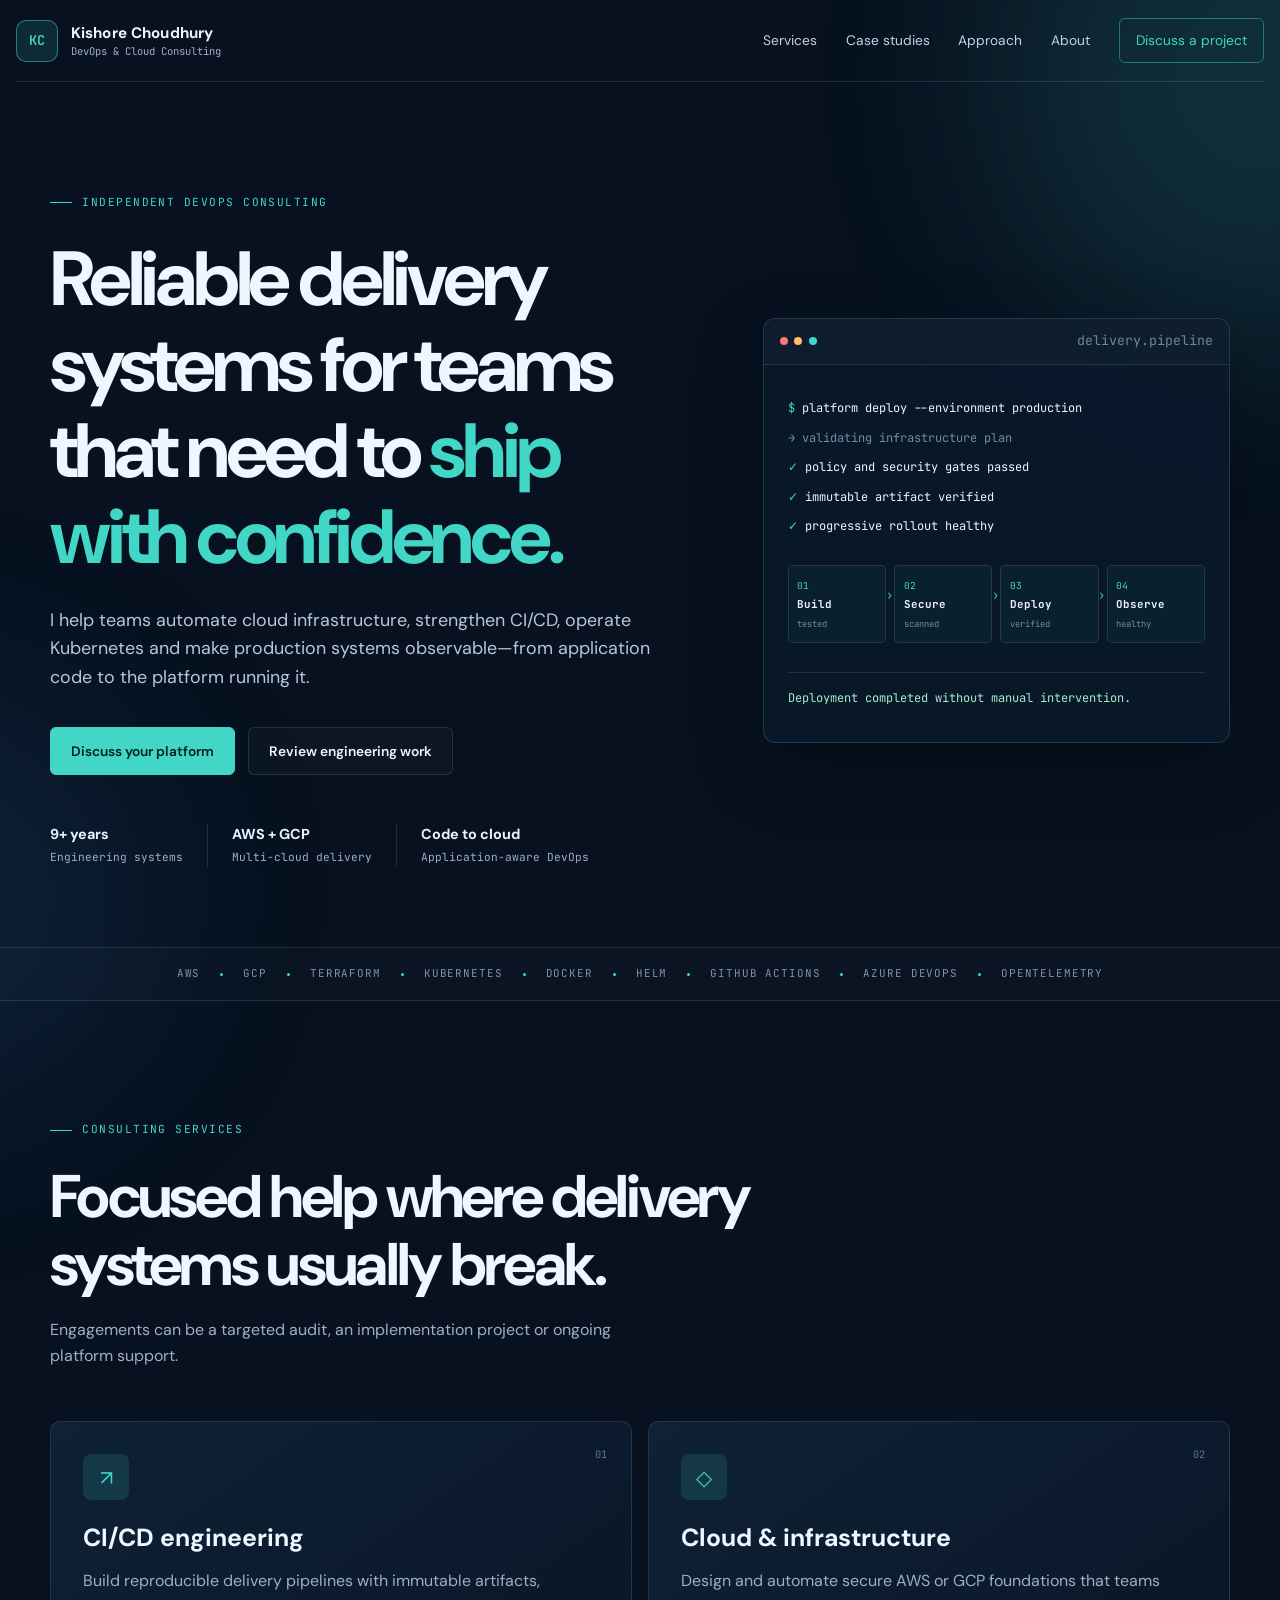
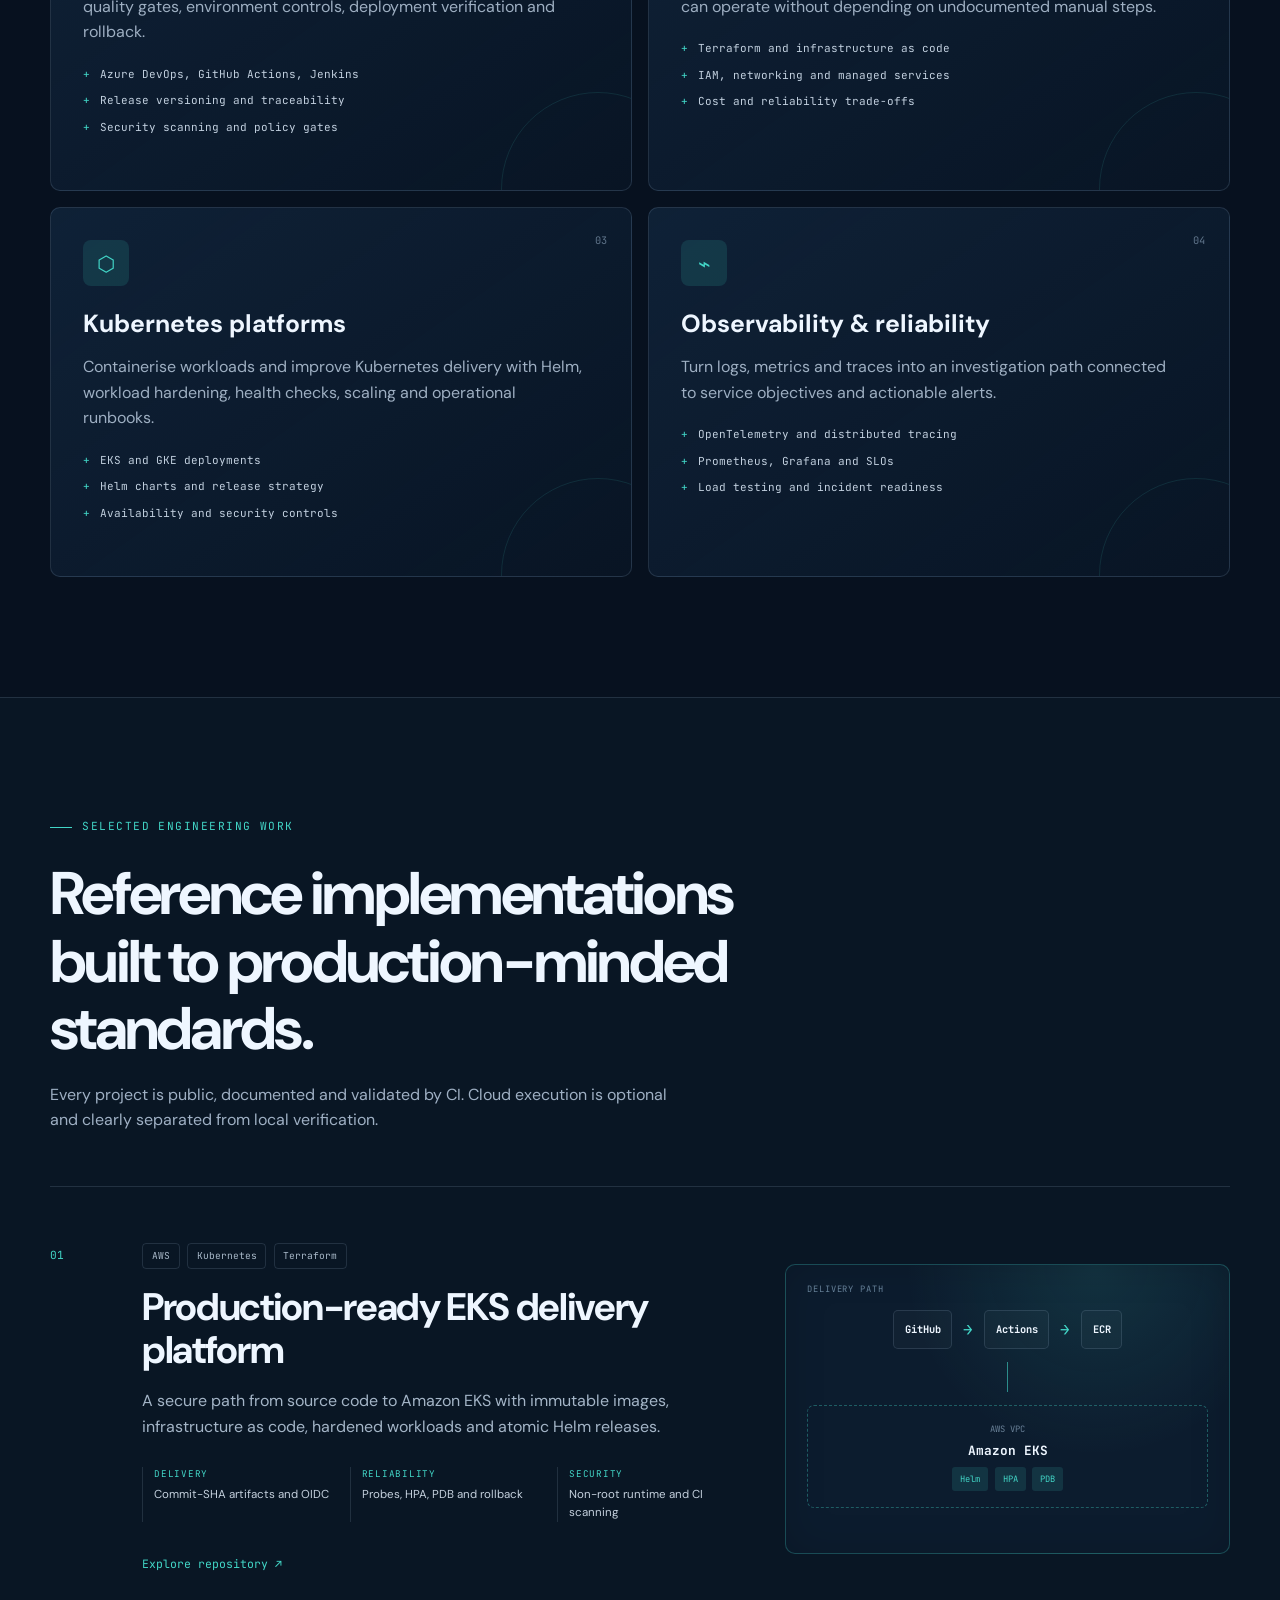
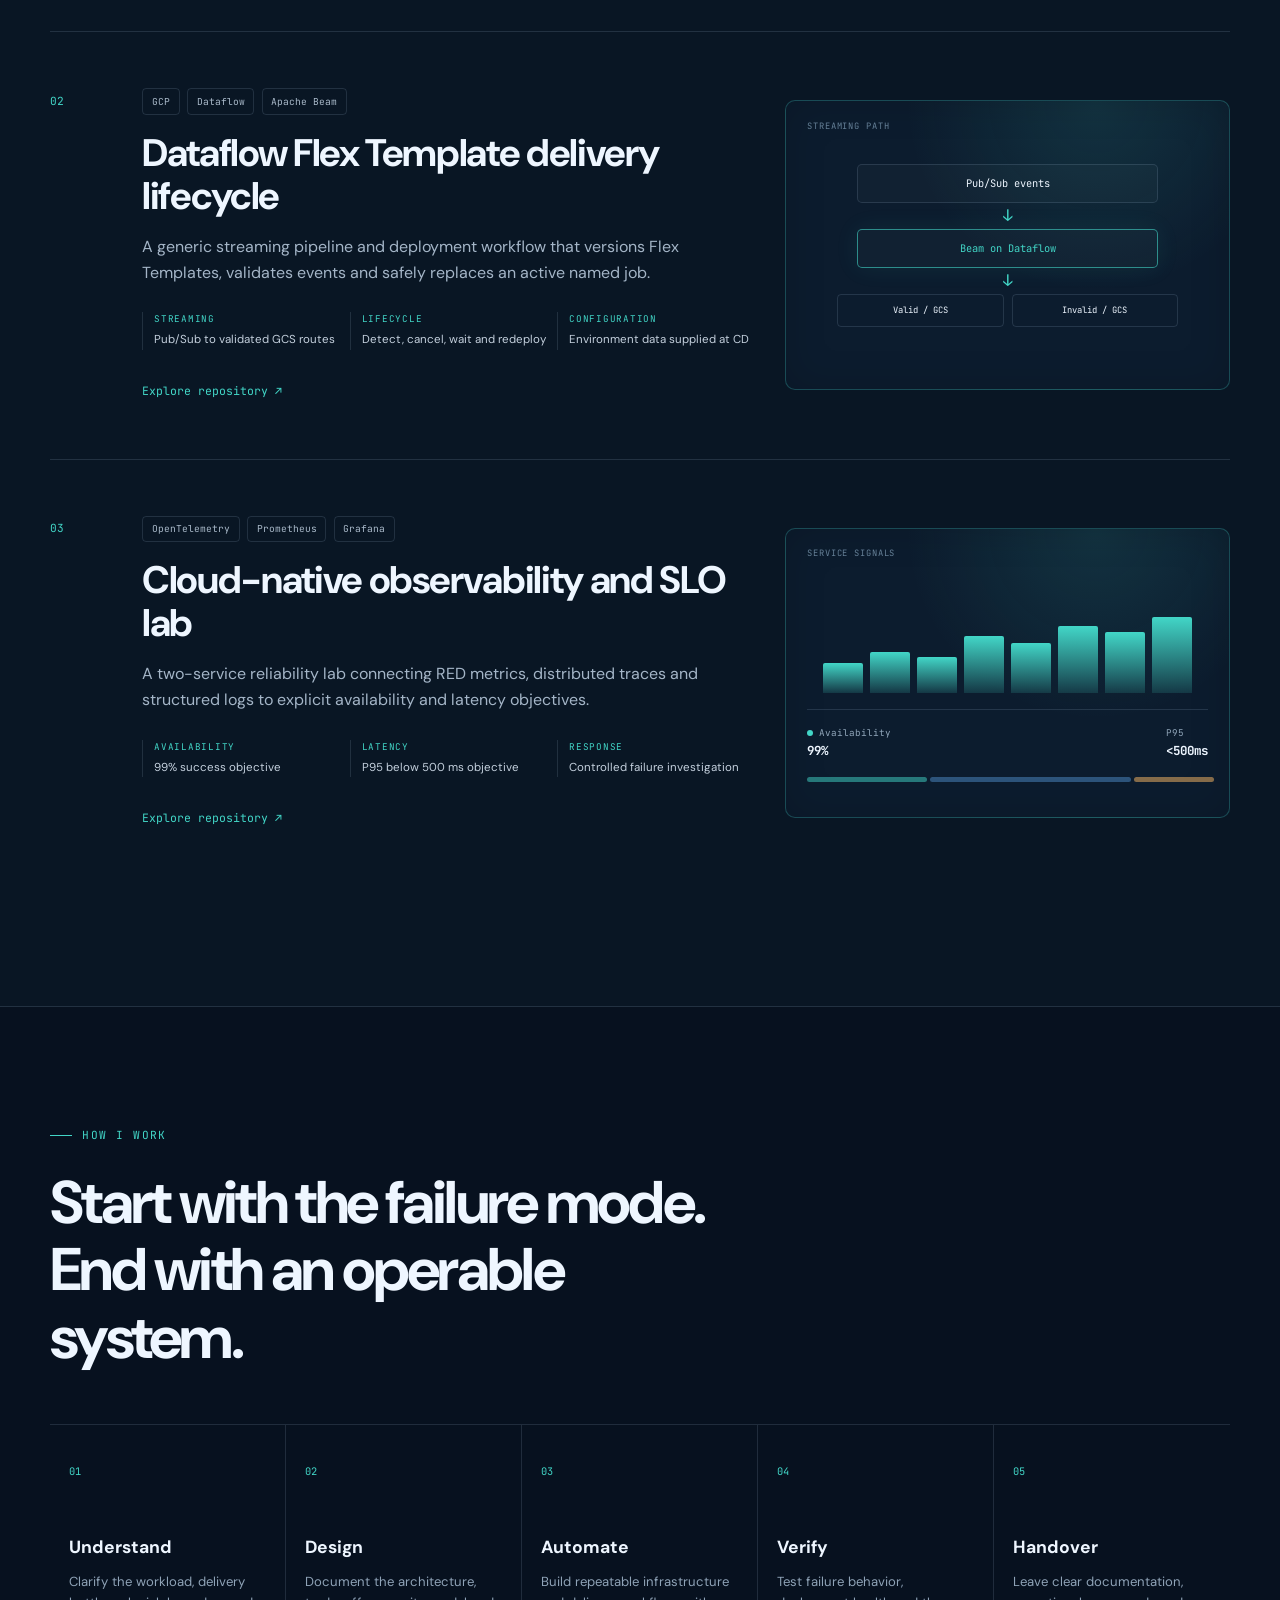
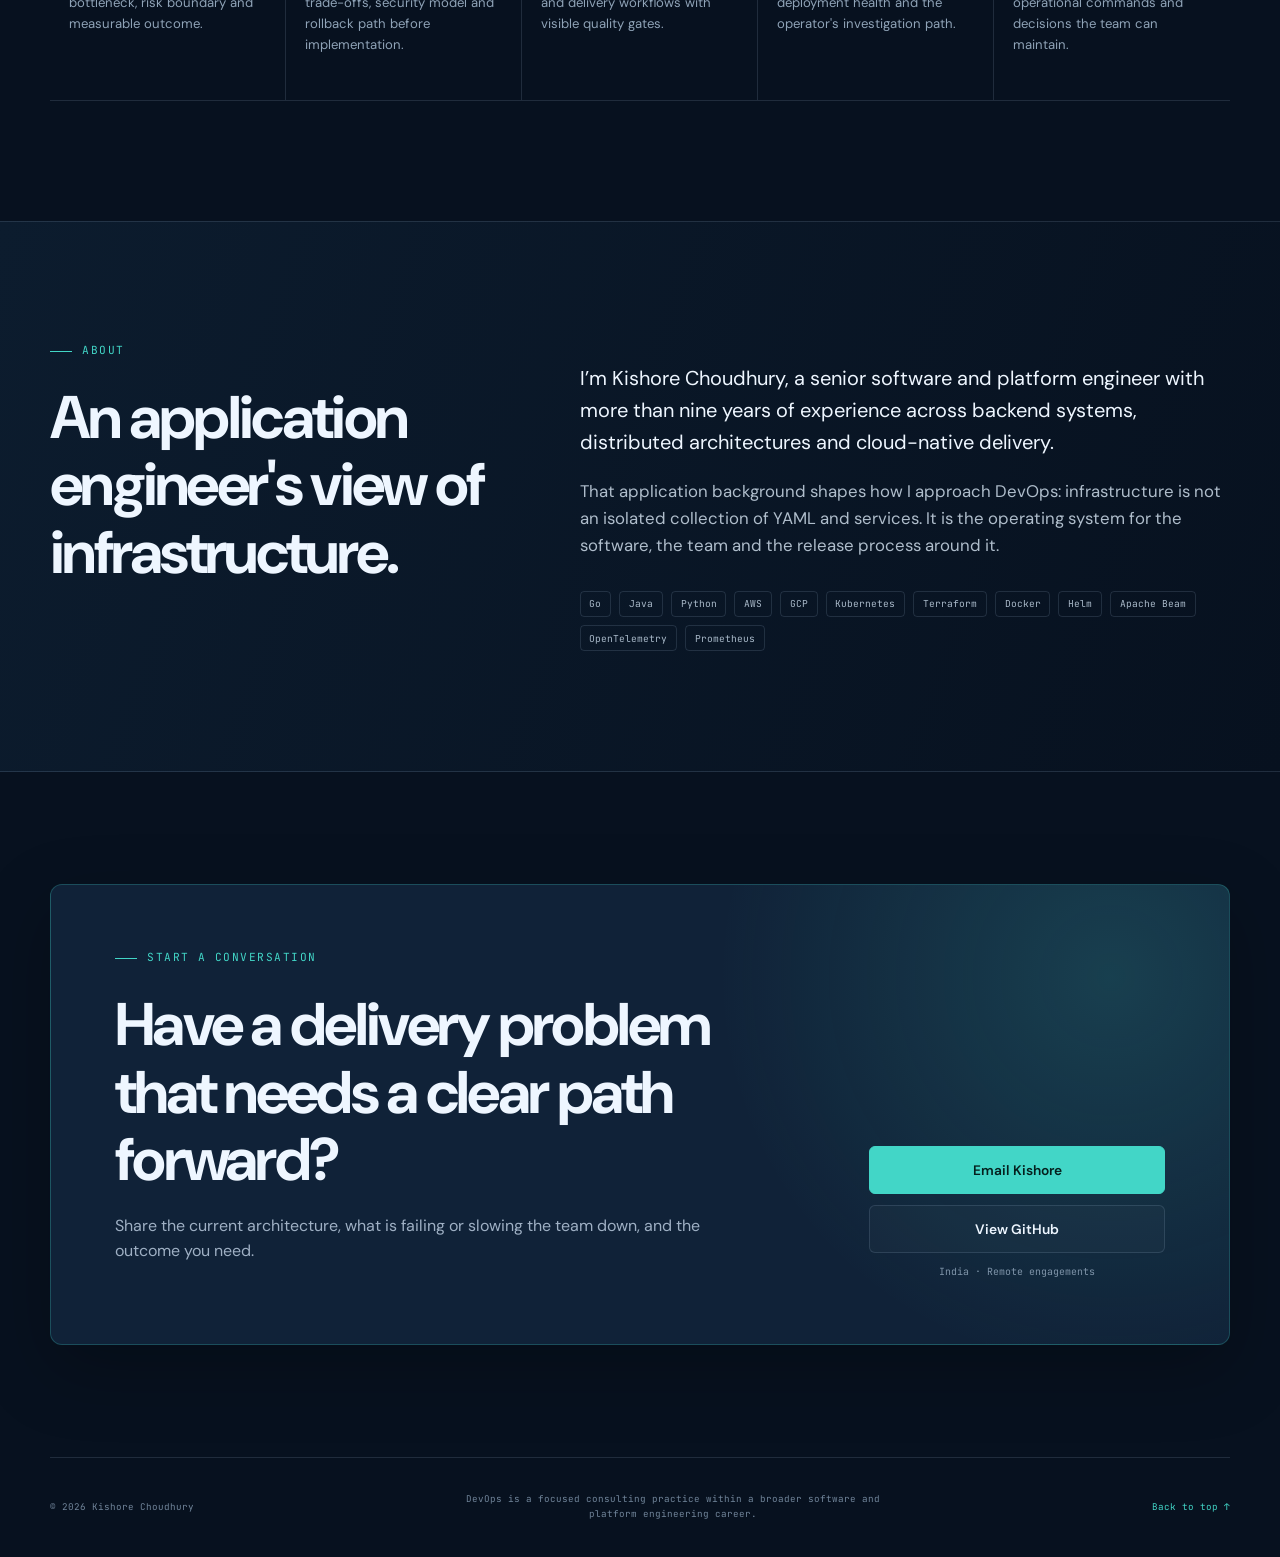
==== index.html @ 059b4aef "Build focused DevOps consulting portfolio site" ====
<!doctype html>
<html lang="en">
  <head>
    <meta charset="utf-8">
    <meta name="viewport" content="width=device-width, initial-scale=1">
    <meta name="description" content="Independent DevOps, cloud infrastructure and CI/CD consulting by senior software and platform engineer Kishore Choudhury.">
    <meta name="theme-color" content="#07111f">
    <meta property="og:title" content="Kishore Choudhury — DevOps & Cloud Consulting">
    <meta property="og:description" content="Practical cloud delivery, Kubernetes, CI/CD and observability for teams that need reliable production systems.">
    <meta property="og:type" content="website">
    <title>Kishore Choudhury | DevOps & Cloud Consulting</title>
    <link rel="icon" href="favicon.svg" type="image/svg+xml">
    <link rel="preconnect" href="https://fonts.googleapis.com">
    <link rel="preconnect" href="https://fonts.gstatic.com" crossorigin>
    <link href="https://fonts.googleapis.com/css2?family=DM+Sans:wght@400;500;600;700&family=JetBrains+Mono:wght@400;500;600&display=swap" rel="stylesheet">
    <link rel="stylesheet" href="styles.css">
    <script src="script.js" defer></script>
  </head>
  <body>
    <a class="skip-link" href="#main">Skip to content</a>
    <div class="ambient ambient-one" aria-hidden="true"></div>
    <div class="ambient ambient-two" aria-hidden="true"></div>

    <header class="site-header">
      <a class="brand" href="#top" aria-label="Kishore Choudhury, home">
        <span class="brand-mark" aria-hidden="true">KC</span>
        <span><strong>Kishore Choudhury</strong><small>DevOps & Cloud Consulting</small></span>
      </a>
      <button class="nav-toggle" type="button" aria-expanded="false" aria-controls="site-nav">
        <span></span><span></span><span></span><span class="sr-only">Toggle navigation</span>
      </button>
      <nav id="site-nav" class="site-nav" aria-label="Primary navigation">
        <a href="#services">Services</a>
        <a href="#work">Case studies</a>
        <a href="#approach">Approach</a>
        <a href="#about">About</a>
        <a class="nav-cta" href="#contact">Discuss a project</a>
      </nav>
    </header>

    <main id="main">
      <section id="top" class="hero section-shell">
        <div class="hero-copy reveal">
          <p class="eyebrow"><span></span> Independent DevOps consulting</p>
          <h1>Reliable delivery systems for teams that need to <em>ship with confidence.</em></h1>
          <p class="hero-lead">I help teams automate cloud infrastructure, strengthen CI/CD, operate Kubernetes and make production systems observable—from application code to the platform running it.</p>
          <div class="hero-actions">
            <a class="button button-primary" href="#contact">Discuss your platform</a>
            <a class="button button-secondary" href="#work">Review engineering work</a>
          </div>
          <ul class="proof-strip" aria-label="Experience highlights">
            <li><strong>9+ years</strong><span>Engineering systems</span></li>
            <li><strong>AWS + GCP</strong><span>Multi-cloud delivery</span></li>
            <li><strong>Code to cloud</strong><span>Application-aware DevOps</span></li>
          </ul>
        </div>

        <div class="hero-console reveal delay-one" aria-label="Example delivery pipeline">
          <div class="console-bar"><span></span><span></span><span></span><small>delivery.pipeline</small></div>
          <div class="console-body">
            <p><span class="prompt">$</span> platform deploy --environment production</p>
            <p class="muted">→ validating infrastructure plan</p>
            <p><span class="ok">✓</span> policy and security gates passed</p>
            <p><span class="ok">✓</span> immutable artifact verified</p>
            <p><span class="ok">✓</span> progressive rollout healthy</p>
            <div class="pipeline-visual" aria-hidden="true">
              <div><i>01</i><b>Build</b><span>tested</span></div>
              <div><i>02</i><b>Secure</b><span>scanned</span></div>
              <div><i>03</i><b>Deploy</b><span>verified</span></div>
              <div><i>04</i><b>Observe</b><span>healthy</span></div>
            </div>
            <p class="success-line">Deployment completed without manual intervention.</p>
          </div>
        </div>
      </section>

      <section class="signal-bar" aria-label="Core technologies">
        <div class="signal-track">
          <span>AWS</span><i></i><span>GCP</span><i></i><span>Terraform</span><i></i><span>Kubernetes</span><i></i><span>Docker</span><i></i><span>Helm</span><i></i><span>GitHub Actions</span><i></i><span>Azure DevOps</span><i></i><span>OpenTelemetry</span>
        </div>
      </section>

      <section id="services" class="section-shell section-block">
        <div class="section-heading reveal">
          <p class="eyebrow"><span></span> Consulting services</p>
          <h2>Focused help where delivery systems usually break.</h2>
          <p>Engagements can be a targeted audit, an implementation project or ongoing platform support.</p>
        </div>
        <div class="services-grid">
          <article class="service-card reveal">
            <span class="card-index">01</span>
            <div class="service-icon" aria-hidden="true">↗</div>
            <h3>CI/CD engineering</h3>
            <p>Build reproducible delivery pipelines with immutable artifacts, quality gates, environment controls, deployment verification and rollback.</p>
            <ul><li>Azure DevOps, GitHub Actions, Jenkins</li><li>Release versioning and traceability</li><li>Security scanning and policy gates</li></ul>
          </article>
          <article class="service-card reveal delay-one">
            <span class="card-index">02</span>
            <div class="service-icon" aria-hidden="true">◇</div>
            <h3>Cloud & infrastructure</h3>
            <p>Design and automate secure AWS or GCP foundations that teams can operate without depending on undocumented manual steps.</p>
            <ul><li>Terraform and infrastructure as code</li><li>IAM, networking and managed services</li><li>Cost and reliability trade-offs</li></ul>
          </article>
          <article class="service-card reveal delay-two">
            <span class="card-index">03</span>
            <div class="service-icon" aria-hidden="true">⬡</div>
            <h3>Kubernetes platforms</h3>
            <p>Containerise workloads and improve Kubernetes delivery with Helm, workload hardening, health checks, scaling and operational runbooks.</p>
            <ul><li>EKS and GKE deployments</li><li>Helm charts and release strategy</li><li>Availability and security controls</li></ul>
          </article>
          <article class="service-card reveal">
            <span class="card-index">04</span>
            <div class="service-icon" aria-hidden="true">⌁</div>
            <h3>Observability & reliability</h3>
            <p>Turn logs, metrics and traces into an investigation path connected to service objectives and actionable alerts.</p>
            <ul><li>OpenTelemetry and distributed tracing</li><li>Prometheus, Grafana and SLOs</li><li>Load testing and incident readiness</li></ul>
          </article>
        </div>
      </section>

      <section id="work" class="work-section section-block">
        <div class="section-shell">
          <div class="section-heading reveal">
            <p class="eyebrow"><span></span> Selected engineering work</p>
            <h2>Reference implementations built to production-minded standards.</h2>
            <p>Every project is public, documented and validated by CI. Cloud execution is optional and clearly separated from local verification.</p>
          </div>

          <article class="case-study reveal">
            <div class="case-number">01</div>
            <div class="case-copy">
              <div class="case-meta"><span>AWS</span><span>Kubernetes</span><span>Terraform</span></div>
              <h3>Production-ready EKS delivery platform</h3>
              <p class="case-summary">A secure path from source code to Amazon EKS with immutable images, infrastructure as code, hardened workloads and atomic Helm releases.</p>
              <dl class="case-results">
                <div><dt>Delivery</dt><dd>Commit-SHA artifacts and OIDC</dd></div>
                <div><dt>Reliability</dt><dd>Probes, HPA, PDB and rollback</dd></div>
                <div><dt>Security</dt><dd>Non-root runtime and CI scanning</dd></div>
              </dl>
              <a class="text-link" href="https://github.com/KishorePav/devops-portfolio-platform" target="_blank" rel="noreferrer">Explore repository <span>↗</span></a>
            </div>
            <div class="architecture-card" aria-label="AWS platform architecture">
              <span class="arch-label">Delivery path</span>
              <div class="arch-row"><b>GitHub</b><i>→</i><b>Actions</b><i>→</i><b>ECR</b></div>
              <div class="arch-line"></div>
              <div class="arch-cluster"><small>AWS VPC</small><strong>Amazon EKS</strong><div><span>Helm</span><span>HPA</span><span>PDB</span></div></div>
            </div>
          </article>

          <article class="case-study reveal">
            <div class="case-number">02</div>
            <div class="case-copy">
              <div class="case-meta"><span>GCP</span><span>Dataflow</span><span>Apache Beam</span></div>
              <h3>Dataflow Flex Template delivery lifecycle</h3>
              <p class="case-summary">A generic streaming pipeline and deployment workflow that versions Flex Templates, validates events and safely replaces an active named job.</p>
              <dl class="case-results">
                <div><dt>Streaming</dt><dd>Pub/Sub to validated GCS routes</dd></div>
                <div><dt>Lifecycle</dt><dd>Detect, cancel, wait and redeploy</dd></div>
                <div><dt>Configuration</dt><dd>Environment data supplied at CD</dd></div>
              </dl>
              <a class="text-link" href="https://github.com/KishorePav/gcp-dataflow-flex-template-cicd" target="_blank" rel="noreferrer">Explore repository <span>↗</span></a>
            </div>
            <div class="architecture-card dataflow-card" aria-label="Dataflow delivery architecture">
              <span class="arch-label">Streaming path</span>
              <div class="stream-node">Pub/Sub events</div><i class="down-arrow">↓</i>
              <div class="stream-node active">Beam on Dataflow</div><i class="down-arrow">↓</i>
              <div class="stream-split"><span>Valid / GCS</span><span>Invalid / GCS</span></div>
            </div>
          </article>

          <article class="case-study reveal">
            <div class="case-number">03</div>
            <div class="case-copy">
              <div class="case-meta"><span>OpenTelemetry</span><span>Prometheus</span><span>Grafana</span></div>
              <h3>Cloud-native observability and SLO lab</h3>
              <p class="case-summary">A two-service reliability lab connecting RED metrics, distributed traces and structured logs to explicit availability and latency objectives.</p>
              <dl class="case-results">
                <div><dt>Availability</dt><dd>99% success objective</dd></div>
                <div><dt>Latency</dt><dd>P95 below 500 ms objective</dd></div>
                <div><dt>Response</dt><dd>Controlled failure investigation</dd></div>
              </dl>
              <a class="text-link" href="https://github.com/KishorePav/cloud-native-observability-lab" target="_blank" rel="noreferrer">Explore repository <span>↗</span></a>
            </div>
            <div class="architecture-card metric-card" aria-label="Observability signal preview">
              <span class="arch-label">Service signals</span>
              <div class="mini-chart"><span style="--h:35%"></span><span style="--h:48%"></span><span style="--h:42%"></span><span style="--h:66%"></span><span style="--h:58%"></span><span style="--h:78%"></span><span style="--h:70%"></span><span style="--h:88%"></span></div>
              <div class="metric-row"><span><i class="green-dot"></i> Availability <b>99%</b></span><span>P95 <b>&lt;500ms</b></span></div>
              <div class="trace-line"><i></i><i></i><i></i></div>
            </div>
          </article>
        </div>
      </section>

      <section id="approach" class="section-shell section-block approach-section">
        <div class="section-heading reveal">
          <p class="eyebrow"><span></span> How I work</p>
          <h2>Start with the failure mode. End with an operable system.</h2>
        </div>
        <ol class="approach-grid">
          <li class="reveal"><span>01</span><h3>Understand</h3><p>Clarify the workload, delivery bottleneck, risk boundary and measurable outcome.</p></li>
          <li class="reveal delay-one"><span>02</span><h3>Design</h3><p>Document the architecture, trade-offs, security model and rollback path before implementation.</p></li>
          <li class="reveal delay-two"><span>03</span><h3>Automate</h3><p>Build repeatable infrastructure and delivery workflows with visible quality gates.</p></li>
          <li class="reveal"><span>04</span><h3>Verify</h3><p>Test failure behavior, deployment health and the operator's investigation path.</p></li>
          <li class="reveal delay-one"><span>05</span><h3>Handover</h3><p>Leave clear documentation, operational commands and decisions the team can maintain.</p></li>
        </ol>
      </section>

      <section id="about" class="about-section section-block">
        <div class="section-shell about-grid">
          <div class="about-intro reveal">
            <p class="eyebrow"><span></span> About</p>
            <h2>An application engineer's view of infrastructure.</h2>
          </div>
          <div class="about-copy reveal delay-one">
            <p>I’m Kishore Choudhury, a senior software and platform engineer with more than nine years of experience across backend systems, distributed architectures and cloud-native delivery.</p>
            <p>That application background shapes how I approach DevOps: infrastructure is not an isolated collection of YAML and services. It is the operating system for the software, the team and the release process around it.</p>
            <div class="capability-list">
              <span>Go</span><span>Java</span><span>Python</span><span>AWS</span><span>GCP</span><span>Kubernetes</span><span>Terraform</span><span>Docker</span><span>Helm</span><span>Apache Beam</span><span>OpenTelemetry</span><span>Prometheus</span>
            </div>
          </div>
        </div>
      </section>

      <section id="contact" class="section-shell contact-section reveal">
        <div>
          <p class="eyebrow"><span></span> Start a conversation</p>
          <h2>Have a delivery problem that needs a clear path forward?</h2>
          <p>Share the current architecture, what is failing or slowing the team down, and the outcome you need.</p>
        </div>
        <div class="contact-actions">
          <a class="button button-primary" href="mailto:kishorechoudhurydeb@gmail.com?subject=DevOps%20consulting%20enquiry">Email Kishore</a>
          <a class="button button-secondary" href="https://github.com/KishorePav" target="_blank" rel="noreferrer">View GitHub</a>
          <small>India · Remote engagements</small>
        </div>
      </section>
    </main>

    <footer class="site-footer section-shell">
      <p>© <span id="year"></span> Kishore Choudhury</p>
      <p>DevOps is a focused consulting practice within a broader software and platform engineering career.</p>
      <a href="#top">Back to top ↑</a>
    </footer>
  </body>
</html>
---- styles.css ----
:root {
  --ink: #07111f;
  --ink-soft: #0c1a2c;
  --panel: #102238;
  --panel-light: #142a43;
  --text: #eef6ff;
  --muted: #9fb0c4;
  --cyan: #42d6c7;
  --cyan-soft: rgba(66, 214, 199, .13);
  --amber: #ffbc66;
  --line: rgba(181, 210, 236, .14);
  --shadow: 0 24px 70px rgba(0, 0, 0, .25);
  --mono: "JetBrains Mono", monospace;
  --sans: "DM Sans", sans-serif;
}

* { box-sizing: border-box; }
html { scroll-behavior: smooth; }
body { margin: 0; min-width: 320px; background: var(--ink); color: var(--text); font-family: var(--sans); line-height: 1.6; overflow-x: hidden; }
a { color: inherit; text-decoration: none; }
button { font: inherit; }
.sr-only { position: absolute; width: 1px; height: 1px; padding: 0; margin: -1px; overflow: hidden; clip: rect(0, 0, 0, 0); white-space: nowrap; border: 0; }
.skip-link { position: fixed; left: 1rem; top: -5rem; z-index: 100; padding: .7rem 1rem; background: var(--cyan); color: var(--ink); border-radius: .4rem; }
.skip-link:focus { top: 1rem; }

.ambient { position: fixed; border-radius: 50%; filter: blur(100px); pointer-events: none; opacity: .15; z-index: -1; }
.ambient-one { width: 34rem; height: 34rem; background: var(--cyan); right: -16rem; top: -12rem; }
.ambient-two { width: 28rem; height: 28rem; background: #2b6cb0; left: -18rem; top: 42rem; }

.section-shell { width: min(1180px, calc(100% - 3rem)); margin-inline: auto; }
.section-block { padding-block: 7.5rem; }
.site-header { width: min(1280px, calc(100% - 2rem)); height: 82px; margin: 0 auto; display: flex; align-items: center; justify-content: space-between; border-bottom: 1px solid var(--line); position: relative; z-index: 20; }
.brand { display: flex; align-items: center; gap: .8rem; }
.brand-mark { width: 42px; height: 42px; display: grid; place-items: center; border: 1px solid rgba(66,214,199,.5); background: var(--cyan-soft); color: var(--cyan); border-radius: 10px; font-family: var(--mono); font-size: .85rem; font-weight: 600; }
.brand strong, .brand small { display: block; }
.brand strong { font-size: .95rem; letter-spacing: .01em; }
.brand small { font-family: var(--mono); color: var(--muted); font-size: .66rem; margin-top: -.1rem; }
.site-nav { display: flex; align-items: center; gap: 1.8rem; font-size: .86rem; color: #c4d2e1; }
.site-nav a:not(.nav-cta):hover { color: var(--cyan); }
.nav-cta { padding: .65rem 1rem; border: 1px solid rgba(66,214,199,.45); border-radius: 6px; color: var(--cyan); }
.nav-cta:hover { background: var(--cyan-soft); }
.nav-toggle { display: none; background: none; border: 0; padding: .5rem; }
.nav-toggle > span:not(.sr-only) { width: 24px; height: 2px; background: var(--text); display: block; margin: 5px; }

.hero { min-height: 740px; padding-block: 7rem 5rem; display: grid; grid-template-columns: 1.15fr .85fr; gap: 5rem; align-items: center; }
.eyebrow { margin: 0 0 1.5rem; font-family: var(--mono); text-transform: uppercase; letter-spacing: .13em; font-size: .7rem; color: var(--cyan); display: flex; align-items: center; gap: .65rem; }
.eyebrow span { width: 22px; height: 1px; background: var(--cyan); }
h1, h2, h3 { line-height: 1.12; margin-top: 0; }
h1 { font-size: clamp(3.2rem, 6vw, 5.7rem); letter-spacing: -.055em; margin-bottom: 1.6rem; max-width: 820px; }
h1 em { color: var(--cyan); font-style: normal; }
.hero-lead { color: #b7c7d8; font-size: 1.12rem; max-width: 660px; }
.hero-actions { display: flex; flex-wrap: wrap; gap: .8rem; margin: 2.2rem 0 3rem; }
.button { display: inline-flex; min-height: 48px; align-items: center; justify-content: center; padding: .7rem 1.25rem; border-radius: 6px; font-weight: 600; font-size: .86rem; transition: transform .2s, background .2s, border-color .2s; }
.button:hover { transform: translateY(-2px); }
.button-primary { background: var(--cyan); color: #05201e; border: 1px solid var(--cyan); }
.button-primary:hover { background: #6ce6da; }
.button-secondary { border: 1px solid var(--line); background: rgba(255,255,255,.025); }
.button-secondary:hover { border-color: rgba(66,214,199,.5); }
.proof-strip { display: flex; list-style: none; padding: 0; margin: 0; gap: 0; }
.proof-strip li { padding: 0 1.5rem; border-left: 1px solid var(--line); }
.proof-strip li:first-child { padding-left: 0; border: 0; }
.proof-strip strong, .proof-strip span { display: block; }
.proof-strip strong { font-size: .9rem; color: #e8f4ff; }
.proof-strip span { color: var(--muted); font-size: .7rem; font-family: var(--mono); margin-top: .2rem; }

.hero-console { background: rgba(10, 26, 44, .88); border: 1px solid rgba(113, 153, 185, .25); border-radius: 12px; box-shadow: var(--shadow); overflow: hidden; transform: perspective(1200px) rotateY(-3deg) rotateX(1deg); }
.console-bar { height: 46px; display: flex; align-items: center; gap: .42rem; padding: 0 1rem; border-bottom: 1px solid var(--line); background: rgba(255,255,255,.02); }
.console-bar span { width: 8px; height: 8px; border-radius: 50%; background: #41526a; }
.console-bar span:first-child { background: #ff766d; }
.console-bar span:nth-child(2) { background: #ffbc66; }
.console-bar span:nth-child(3) { background: var(--cyan); }
.console-bar small { font-family: var(--mono); color: #71859c; margin-left: auto; }
.console-body { padding: 1.5rem; font-family: var(--mono); font-size: .75rem; }
.console-body p { margin: .65rem 0; }
.prompt, .ok { color: var(--cyan); }
.muted { color: #758ba2; }
.pipeline-visual { display: grid; grid-template-columns: repeat(4, 1fr); gap: .5rem; margin: 1.8rem 0; }
.pipeline-visual div { position: relative; padding: .7rem .55rem; border: 1px solid var(--line); border-radius: 5px; background: rgba(66,214,199,.04); }
.pipeline-visual div:not(:last-child)::after { content: "›"; position: absolute; right: -.48rem; top: 1.2rem; color: var(--cyan); z-index: 2; }
.pipeline-visual i, .pipeline-visual b, .pipeline-visual span { display: block; }
.pipeline-visual i { color: var(--cyan); font-size: .6rem; font-style: normal; }
.pipeline-visual b { font-size: .68rem; margin: .2rem 0; }
.pipeline-visual span { color: #758ba2; font-size: .55rem; }
.success-line { padding-top: 1rem; border-top: 1px solid var(--line); color: #a8ebcc; }

.signal-bar { border-block: 1px solid var(--line); padding: 1.1rem 0; overflow: hidden; background: rgba(255,255,255,.015); }
.signal-track { display: flex; justify-content: center; align-items: center; gap: 1.25rem; white-space: nowrap; font-family: var(--mono); color: #7f93a8; font-size: .68rem; text-transform: uppercase; letter-spacing: .08em; }
.signal-track i { width: 3px; height: 3px; background: var(--cyan); border-radius: 50%; }

.section-heading { max-width: 700px; margin-bottom: 3.3rem; }
.section-heading h2, .about-intro h2, .contact-section h2 { font-size: clamp(2.4rem, 4.7vw, 4.3rem); letter-spacing: -.045em; margin-bottom: 1.2rem; }
.section-heading > p:last-child, .contact-section > div > p:last-child { color: var(--muted); font-size: 1rem; max-width: 620px; }
.services-grid { display: grid; grid-template-columns: repeat(2, 1fr); gap: 1rem; }
.service-card { padding: 2rem; min-height: 370px; border: 1px solid var(--line); border-radius: 10px; background: linear-gradient(145deg, rgba(18,39,63,.75), rgba(10,24,41,.55)); position: relative; overflow: hidden; }
.service-card::after { content: ""; position: absolute; inset: auto -4rem -6rem auto; width: 12rem; height: 12rem; border: 1px solid rgba(66,214,199,.12); border-radius: 50%; }
.card-index { position: absolute; right: 1.5rem; top: 1.5rem; font-family: var(--mono); font-size: .65rem; color: #60758b; }
.service-icon { width: 46px; height: 46px; display: grid; place-items: center; background: var(--cyan-soft); color: var(--cyan); border-radius: 8px; font-size: 1.3rem; }
.service-card h3 { font-size: 1.55rem; margin: 1.5rem 0 .8rem; }
.service-card p { color: #9eafc2; max-width: 500px; }
.service-card ul { list-style: none; padding: 0; margin: 1.3rem 0 0; font-family: var(--mono); font-size: .69rem; color: #c2d0df; }
.service-card li { margin: .55rem 0; }
.service-card li::before { content: "+"; color: var(--cyan); margin-right: .6rem; }

.work-section { background: #091624; border-block: 1px solid var(--line); }
.case-study { display: grid; grid-template-columns: 60px 1.1fr .8fr; gap: 2rem; padding: 3.5rem 0; border-top: 1px solid var(--line); align-items: center; }
.case-number { align-self: start; font-family: var(--mono); color: var(--cyan); font-size: .7rem; padding-top: .3rem; }
.case-meta { display: flex; flex-wrap: wrap; gap: .45rem; margin-bottom: 1.1rem; }
.case-meta span, .capability-list span { border: 1px solid var(--line); padding: .28rem .55rem; border-radius: 4px; color: #a9b9c9; font-family: var(--mono); font-size: .6rem; }
.case-copy h3 { font-size: clamp(1.8rem, 3vw, 2.6rem); letter-spacing: -.035em; margin-bottom: 1rem; }
.case-summary { color: #a4b5c7; max-width: 630px; }
.case-results { display: grid; grid-template-columns: repeat(3, 1fr); gap: .7rem; margin: 1.7rem 0; }
.case-results div { border-left: 1px solid var(--line); padding-left: .7rem; }
.case-results dt { color: var(--cyan); font-family: var(--mono); font-size: .58rem; text-transform: uppercase; letter-spacing: .08em; }
.case-results dd { margin: .25rem 0 0; font-size: .72rem; color: #c4d0dd; }
.text-link { font-family: var(--mono); font-size: .72rem; color: var(--cyan); }
.text-link span { display: inline-block; transition: transform .2s; }
.text-link:hover span { transform: translate(3px,-3px); }

.architecture-card { position: relative; min-height: 290px; padding: 1.3rem; border: 1px solid rgba(66,214,199,.25); background: radial-gradient(circle at 70% 0, rgba(66,214,199,.12), transparent 45%), #0c1c2e; border-radius: 10px; display: flex; flex-direction: column; justify-content: center; box-shadow: inset 0 0 40px rgba(0,0,0,.15); font-family: var(--mono); }
.arch-label { position: absolute; left: 1.3rem; top: 1.1rem; color: #668097; text-transform: uppercase; letter-spacing: .1em; font-size: .55rem; }
.arch-row { display: flex; align-items: center; justify-content: center; gap: .7rem; }
.arch-row b, .stream-node { padding: .65rem; border: 1px solid var(--line); border-radius: 5px; background: rgba(255,255,255,.025); font-size: .65rem; }
.arch-row i { color: var(--cyan); font-style: normal; }
.arch-line { width: 1px; height: 30px; background: var(--cyan); margin: .8rem auto; opacity: .6; }
.arch-cluster { border: 1px dashed rgba(66,214,199,.35); padding: 1rem; border-radius: 7px; text-align: center; }
.arch-cluster small, .arch-cluster strong { display: block; }
.arch-cluster small { color: #698097; font-size: .55rem; }
.arch-cluster strong { margin: .35rem; font-size: .8rem; }
.arch-cluster div { display: flex; gap: .4rem; justify-content: center; }
.arch-cluster span { color: var(--cyan); font-size: .55rem; background: var(--cyan-soft); padding: .3rem .5rem; border-radius: 3px; }
.dataflow-card { align-items: center; }
.stream-node { width: 75%; text-align: center; }
.stream-node.active { border-color: rgba(66,214,199,.6); color: var(--cyan); box-shadow: 0 0 25px rgba(66,214,199,.08); }
.down-arrow { color: var(--cyan); font-style: normal; line-height: 1.6; }
.stream-split { display: flex; gap: .5rem; width: 85%; }
.stream-split span { flex: 1; text-align: center; border: 1px solid var(--line); padding: .55rem; border-radius: 4px; font-size: .55rem; }
.metric-card { padding-top: 3rem; }
.mini-chart { display: flex; align-items: end; gap: .45rem; height: 120px; padding: 1rem; border-bottom: 1px solid var(--line); }
.mini-chart span { height: var(--h); flex: 1; background: linear-gradient(var(--cyan), rgba(66,214,199,.15)); border-radius: 2px 2px 0 0; }
.metric-row { display: flex; justify-content: space-between; padding: 1rem 0; font-size: .58rem; color: #91a6ba; }
.metric-row b { display: block; font-size: .78rem; color: var(--text); }
.green-dot { width: 6px; height: 6px; display: inline-block; background: var(--cyan); border-radius: 50%; }
.trace-line { display: grid; grid-template-columns: 30% 50% 20%; gap: 3px; }
.trace-line i { display: block; height: 5px; background: var(--cyan); border-radius: 5px; opacity: .5; }
.trace-line i:nth-child(2) { background: #4e8bc7; }
.trace-line i:nth-child(3) { background: var(--amber); }

.approach-grid { list-style: none; margin: 0; padding: 0; display: grid; grid-template-columns: repeat(5, 1fr); border-block: 1px solid var(--line); }
.approach-grid li { padding: 2rem 1.2rem; border-right: 1px solid var(--line); min-height: 220px; }
.approach-grid li:last-child { border: 0; }
.approach-grid span { color: var(--cyan); font-family: var(--mono); font-size: .65rem; }
.approach-grid h3 { margin: 3.5rem 0 .7rem; font-size: 1.1rem; }
.approach-grid p { color: #8fa3b7; font-size: .82rem; }

.about-section { background: linear-gradient(110deg, #0c1c2e, #07111f); border-block: 1px solid var(--line); }
.about-grid { display: grid; grid-template-columns: .8fr 1.2fr; gap: 6rem; }
.about-copy { color: #afbdcb; font-size: 1.05rem; }
.about-copy p:first-child { color: var(--text); font-size: 1.25rem; }
.capability-list { display: flex; flex-wrap: wrap; gap: .5rem; margin-top: 2rem; }

.contact-section { margin-block: 7rem; padding: 4rem; background: radial-gradient(circle at 90% 20%, rgba(66,214,199,.16), transparent 35%), #102238; border: 1px solid rgba(66,214,199,.24); border-radius: 12px; display: grid; grid-template-columns: 1.4fr .6fr; gap: 4rem; align-items: end; box-shadow: var(--shadow); }
.contact-actions { display: flex; flex-direction: column; gap: .7rem; }
.contact-actions small { text-align: center; font-family: var(--mono); color: #7f94a9; font-size: .62rem; }
.site-footer { min-height: 100px; display: flex; align-items: center; justify-content: space-between; gap: 2rem; color: #71859a; font-family: var(--mono); font-size: .58rem; border-top: 1px solid var(--line); }
.site-footer p:nth-child(2) { max-width: 430px; text-align: center; }
.site-footer a { color: var(--cyan); }

.reveal { opacity: 0; transform: translateY(18px); transition: opacity .7s ease, transform .7s ease; }
.reveal.visible { opacity: 1; transform: none; }
.delay-one { transition-delay: .1s; }
.delay-two { transition-delay: .2s; }

@media (max-width: 980px) {
  .site-nav { display: none; position: absolute; top: 72px; right: 0; width: min(360px, 95vw); flex-direction: column; align-items: stretch; padding: 1.3rem; background: #0c1a2c; border: 1px solid var(--line); border-radius: 8px; box-shadow: var(--shadow); }
  .site-nav.open { display: flex; }
  .nav-toggle { display: block; }
  .hero { grid-template-columns: 1fr; padding-top: 5rem; gap: 3rem; }
  .hero-console { max-width: 650px; transform: none; }
  .case-study { grid-template-columns: 40px 1fr; }
  .architecture-card { grid-column: 2; }
  .approach-grid { grid-template-columns: repeat(3, 1fr); }
  .approach-grid li:nth-child(3) { border-right: 0; }
  .approach-grid li:nth-child(-n+3) { border-bottom: 1px solid var(--line); }
  .about-grid { gap: 3rem; }
  .contact-section { grid-template-columns: 1fr; }
}

@media (max-width: 680px) {
  .section-shell { width: min(100% - 2rem, 1180px); }
  .section-block { padding-block: 5rem; }
  .site-header { height: 70px; }
  .brand small { display: none; }
  .hero { min-height: auto; padding-block: 4.5rem; }
  h1 { font-size: clamp(2.7rem, 14vw, 4rem); }
  .hero-actions .button { width: 100%; }
  .proof-strip { display: grid; grid-template-columns: 1fr; gap: 1rem; }
  .proof-strip li, .proof-strip li:first-child { padding: 0 0 0 .8rem; border-left: 1px solid var(--line); }
  .pipeline-visual { grid-template-columns: repeat(2, 1fr); }
  .pipeline-visual div::after { display: none; }
  .signal-track { justify-content: flex-start; animation: ticker 22s linear infinite; width: max-content; }
  .services-grid { grid-template-columns: 1fr; }
  .service-card { min-height: auto; }
  .case-study { grid-template-columns: 1fr; gap: 1rem; padding: 3rem 0; }
  .case-number, .architecture-card { grid-column: 1; }
  .case-results { grid-template-columns: 1fr; }
  .architecture-card { min-height: 260px; }
  .approach-grid { grid-template-columns: 1fr; }
  .approach-grid li { min-height: auto; border-right: 0; border-bottom: 1px solid var(--line); }
  .approach-grid li:nth-child(-n+3) { border-bottom: 1px solid var(--line); }
  .approach-grid h3 { margin-top: 1.8rem; }
  .about-grid { grid-template-columns: 1fr; gap: 1rem; }
  .contact-section { padding: 2rem 1.3rem; margin-block: 4rem; }
  .site-footer { flex-direction: column; text-align: center; padding-block: 2rem; }
  .site-footer p { margin: 0; }
  @keyframes ticker { to { transform: translateX(-50%); } }
}

@media (prefers-reduced-motion: reduce) {
  html { scroll-behavior: auto; }
  *, *::before, *::after { animation-duration: .01ms !important; transition-duration: .01ms !important; }
  .reveal { opacity: 1; transform: none; }
}
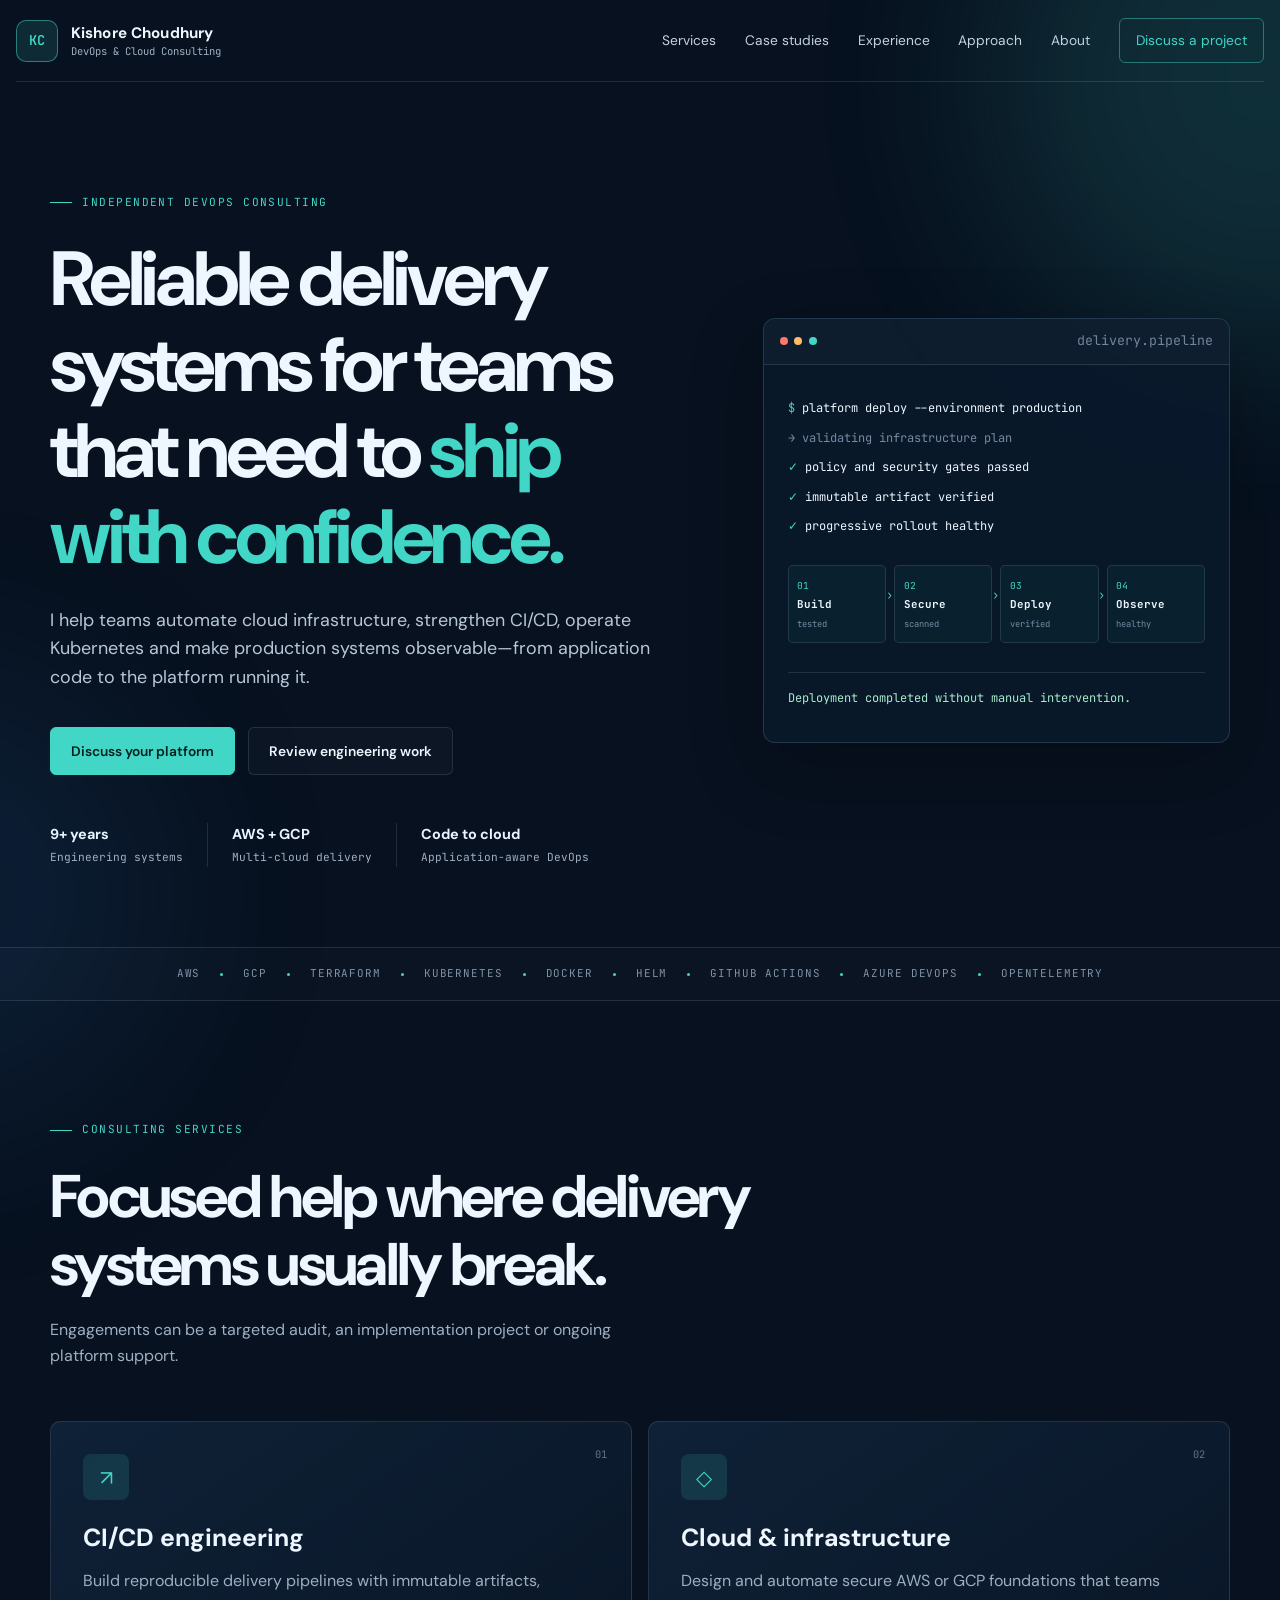
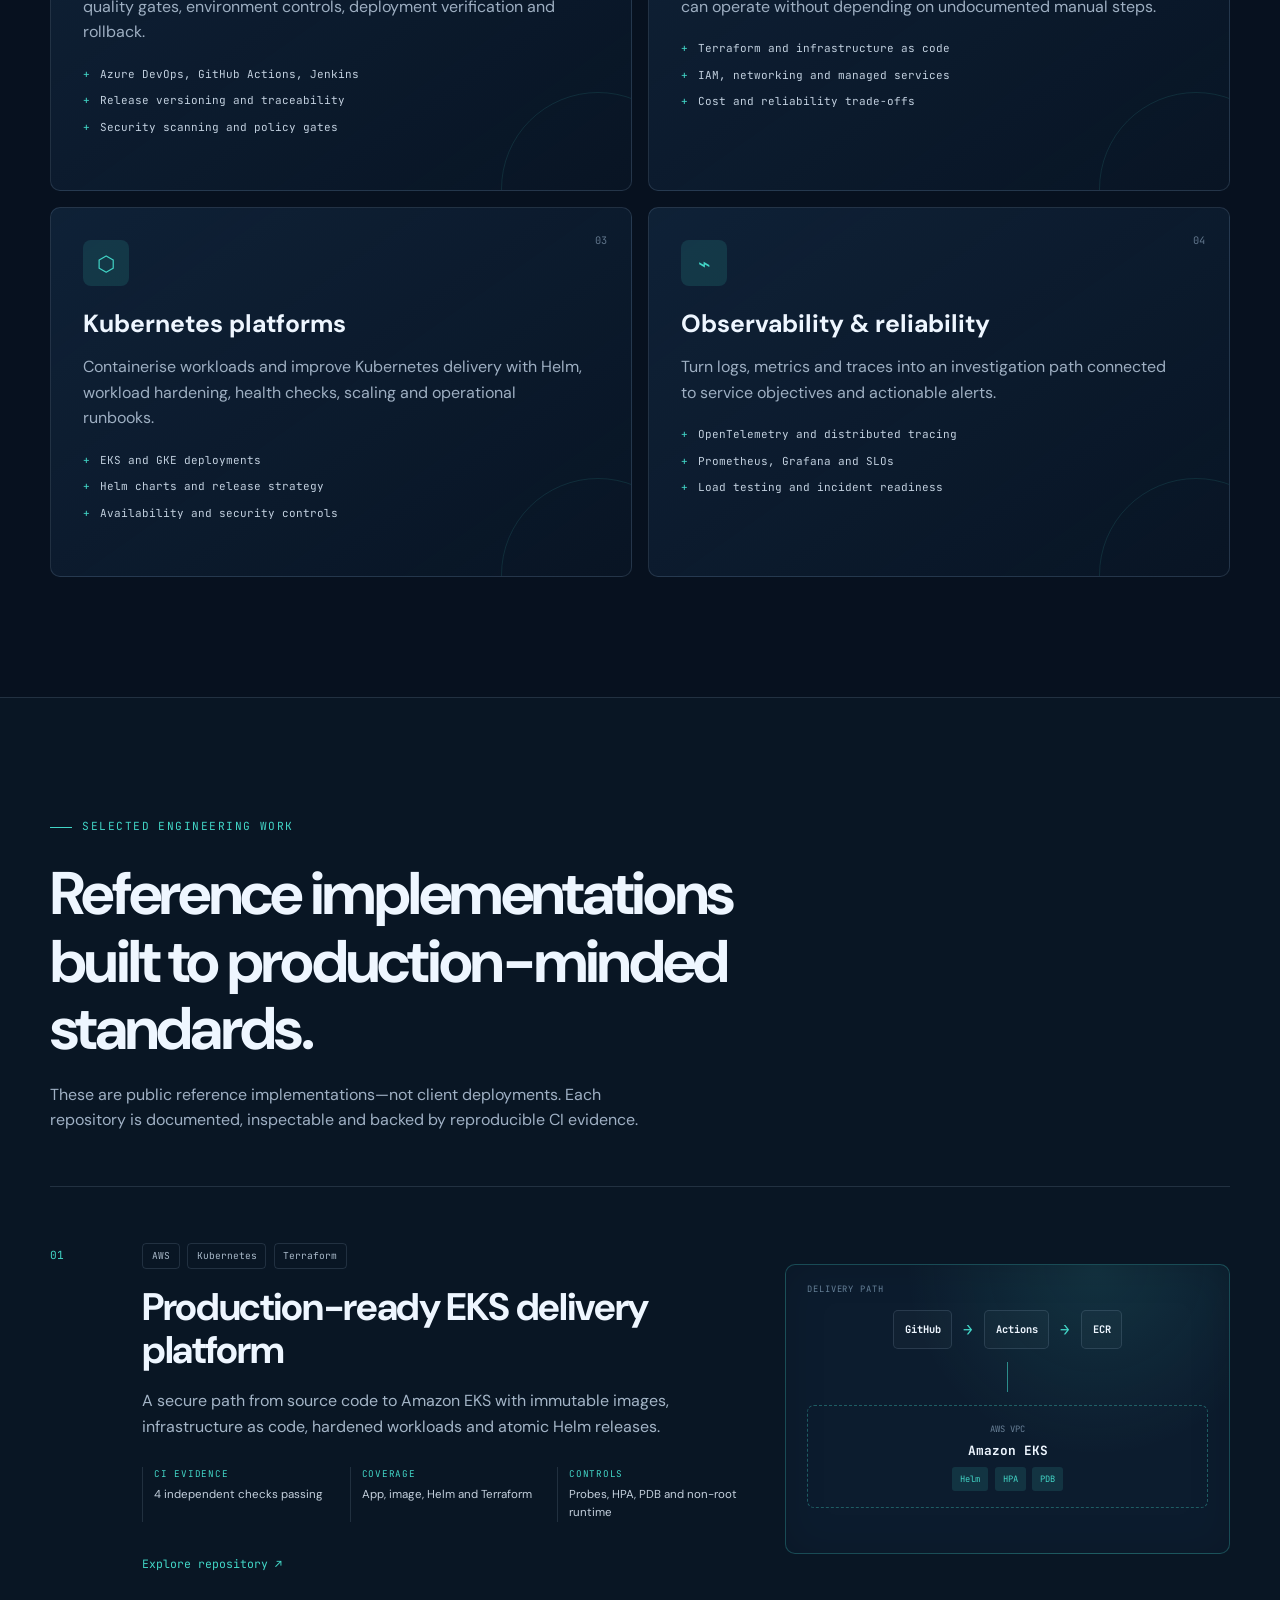
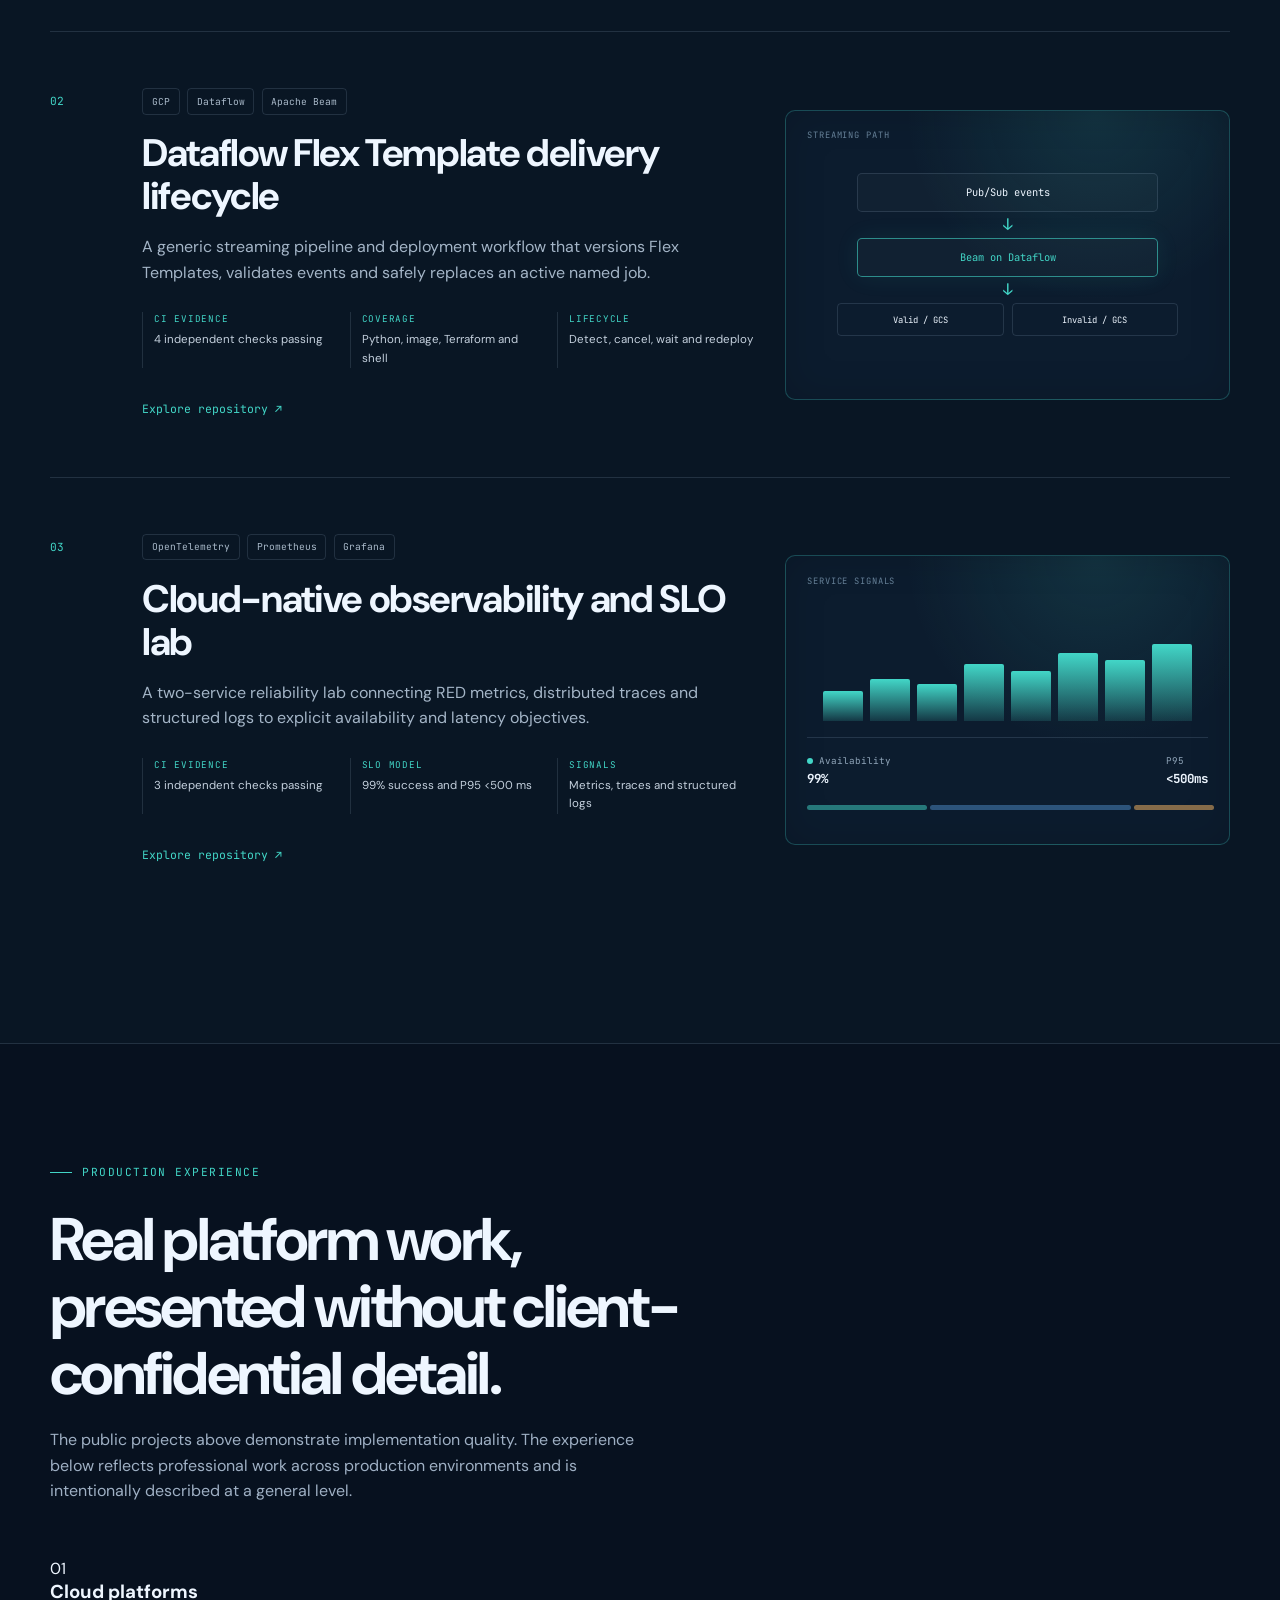
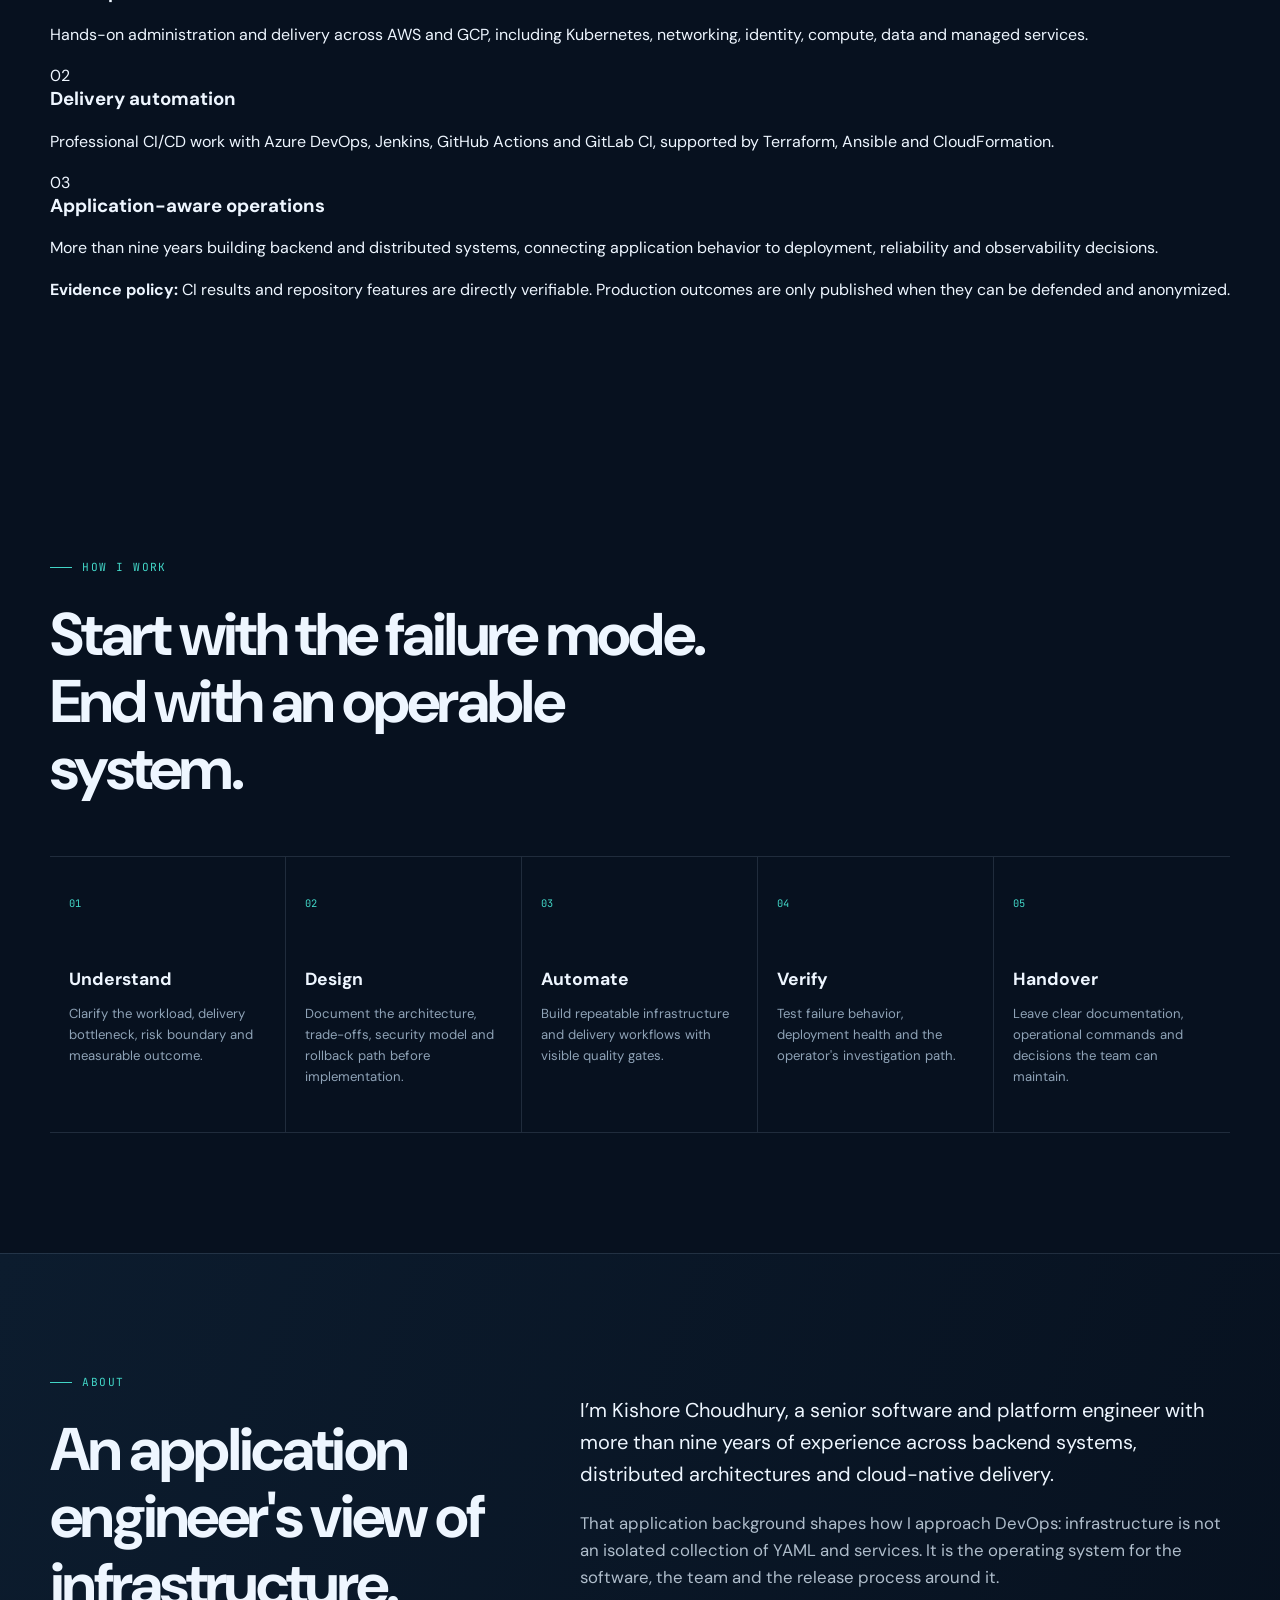
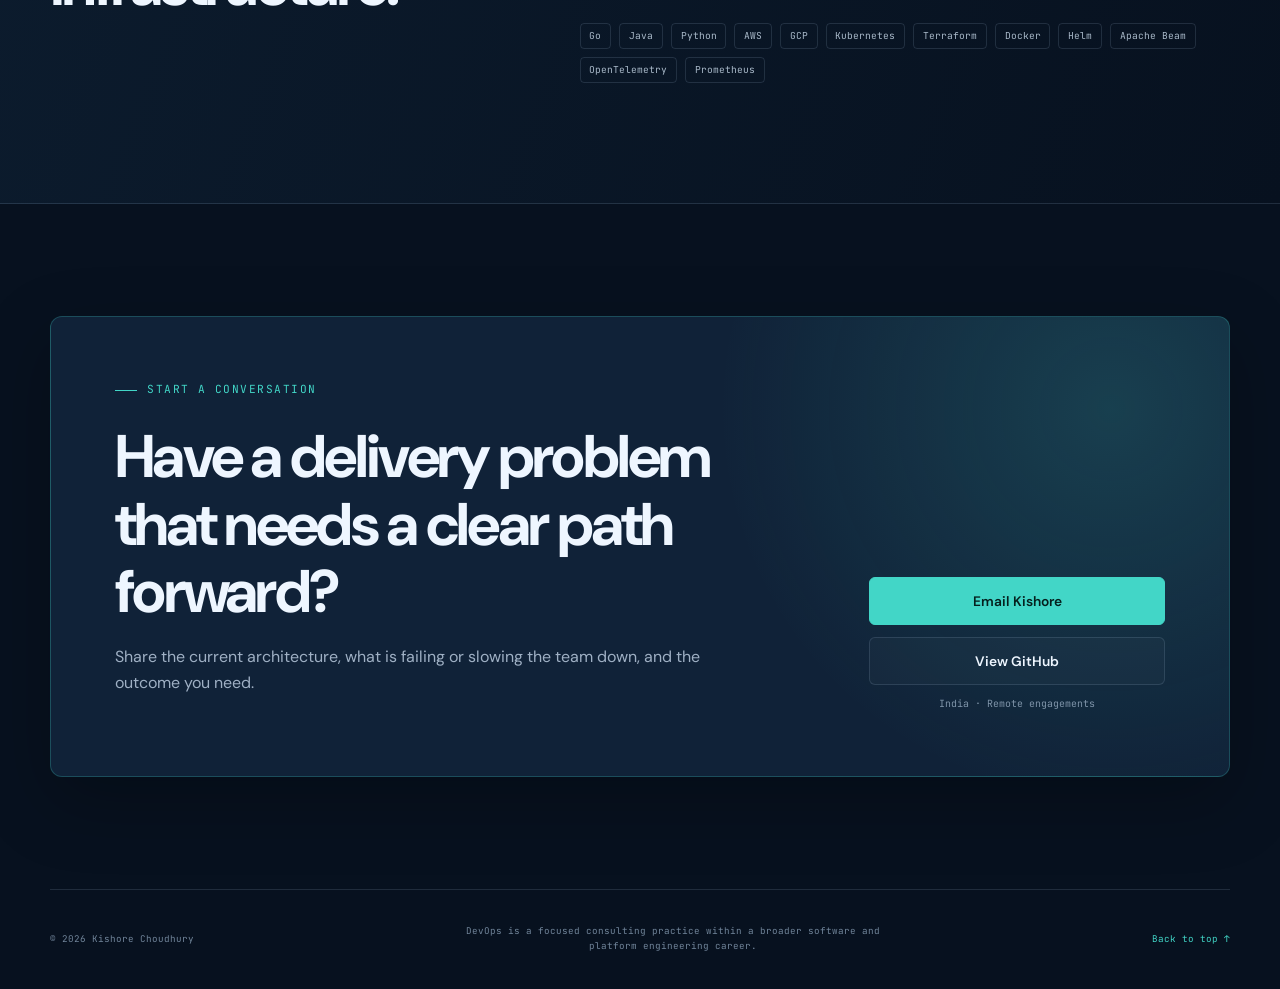
==== commit 397f87ec: "Clarify portfolio evidence and production experience" ====
--- a/index.html
+++ b/index.html
@@ -32,6 +32,7 @@
       <nav id="site-nav" class="site-nav" aria-label="Primary navigation">
         <a href="#services">Services</a>
         <a href="#work">Case studies</a>
+        <a href="#experience">Experience</a>
         <a href="#approach">Approach</a>
         <a href="#about">About</a>
         <a class="nav-cta" href="#contact">Discuss a project</a>
@@ -123,7 +124,7 @@
           <div class="section-heading reveal">
             <p class="eyebrow"><span></span> Selected engineering work</p>
             <h2>Reference implementations built to production-minded standards.</h2>
-            <p>Every project is public, documented and validated by CI. Cloud execution is optional and clearly separated from local verification.</p>
+            <p>These are public reference implementations—not client deployments. Each repository is documented, inspectable and backed by reproducible CI evidence.</p>
           </div>
 
           <article class="case-study reveal">
@@ -133,9 +134,9 @@
               <h3>Production-ready EKS delivery platform</h3>
               <p class="case-summary">A secure path from source code to Amazon EKS with immutable images, infrastructure as code, hardened workloads and atomic Helm releases.</p>
               <dl class="case-results">
-                <div><dt>Delivery</dt><dd>Commit-SHA artifacts and OIDC</dd></div>
-                <div><dt>Reliability</dt><dd>Probes, HPA, PDB and rollback</dd></div>
-                <div><dt>Security</dt><dd>Non-root runtime and CI scanning</dd></div>
+                <div><dt>CI evidence</dt><dd>4 independent checks passing</dd></div>
+                <div><dt>Coverage</dt><dd>App, image, Helm and Terraform</dd></div>
+                <div><dt>Controls</dt><dd>Probes, HPA, PDB and non-root runtime</dd></div>
               </dl>
               <a class="text-link" href="https://github.com/KishorePav/devops-portfolio-platform" target="_blank" rel="noreferrer">Explore repository <span>↗</span></a>
             </div>
@@ -154,9 +155,9 @@
               <h3>Dataflow Flex Template delivery lifecycle</h3>
               <p class="case-summary">A generic streaming pipeline and deployment workflow that versions Flex Templates, validates events and safely replaces an active named job.</p>
               <dl class="case-results">
-                <div><dt>Streaming</dt><dd>Pub/Sub to validated GCS routes</dd></div>
+                <div><dt>CI evidence</dt><dd>4 independent checks passing</dd></div>
+                <div><dt>Coverage</dt><dd>Python, image, Terraform and shell</dd></div>
                 <div><dt>Lifecycle</dt><dd>Detect, cancel, wait and redeploy</dd></div>
-                <div><dt>Configuration</dt><dd>Environment data supplied at CD</dd></div>
               </dl>
               <a class="text-link" href="https://github.com/KishorePav/gcp-dataflow-flex-template-cicd" target="_blank" rel="noreferrer">Explore repository <span>↗</span></a>
             </div>
@@ -175,9 +176,9 @@
               <h3>Cloud-native observability and SLO lab</h3>
               <p class="case-summary">A two-service reliability lab connecting RED metrics, distributed traces and structured logs to explicit availability and latency objectives.</p>
               <dl class="case-results">
-                <div><dt>Availability</dt><dd>99% success objective</dd></div>
-                <div><dt>Latency</dt><dd>P95 below 500 ms objective</dd></div>
-                <div><dt>Response</dt><dd>Controlled failure investigation</dd></div>
+                <div><dt>CI evidence</dt><dd>3 independent checks passing</dd></div>
+                <div><dt>SLO model</dt><dd>99% success and P95 &lt;500 ms</dd></div>
+                <div><dt>Signals</dt><dd>Metrics, traces and structured logs</dd></div>
               </dl>
               <a class="text-link" href="https://github.com/KishorePav/cloud-native-observability-lab" target="_blank" rel="noreferrer">Explore repository <span>↗</span></a>
             </div>
@@ -189,6 +190,32 @@
             </div>
           </article>
         </div>
+      </section>
+
+      <section id="experience" class="section-shell section-block experience-section">
+        <div class="section-heading reveal">
+          <p class="eyebrow"><span></span> Production experience</p>
+          <h2>Real platform work, presented without client-confidential detail.</h2>
+          <p>The public projects above demonstrate implementation quality. The experience below reflects professional work across production environments and is intentionally described at a general level.</p>
+        </div>
+        <div class="experience-grid">
+          <article class="experience-card reveal">
+            <span>01</span>
+            <h3>Cloud platforms</h3>
+            <p>Hands-on administration and delivery across AWS and GCP, including Kubernetes, networking, identity, compute, data and managed services.</p>
+          </article>
+          <article class="experience-card reveal delay-one">
+            <span>02</span>
+            <h3>Delivery automation</h3>
+            <p>Professional CI/CD work with Azure DevOps, Jenkins, GitHub Actions and GitLab CI, supported by Terraform, Ansible and CloudFormation.</p>
+          </article>
+          <article class="experience-card reveal delay-two">
+            <span>03</span>
+            <h3>Application-aware operations</h3>
+            <p>More than nine years building backend and distributed systems, connecting application behavior to deployment, reliability and observability decisions.</p>
+          </article>
+        </div>
+        <p class="evidence-note reveal"><strong>Evidence policy:</strong> CI results and repository features are directly verifiable. Production outcomes are only published when they can be defended and anonymized.</p>
       </section>
 
       <section id="approach" class="section-shell section-block approach-section">
